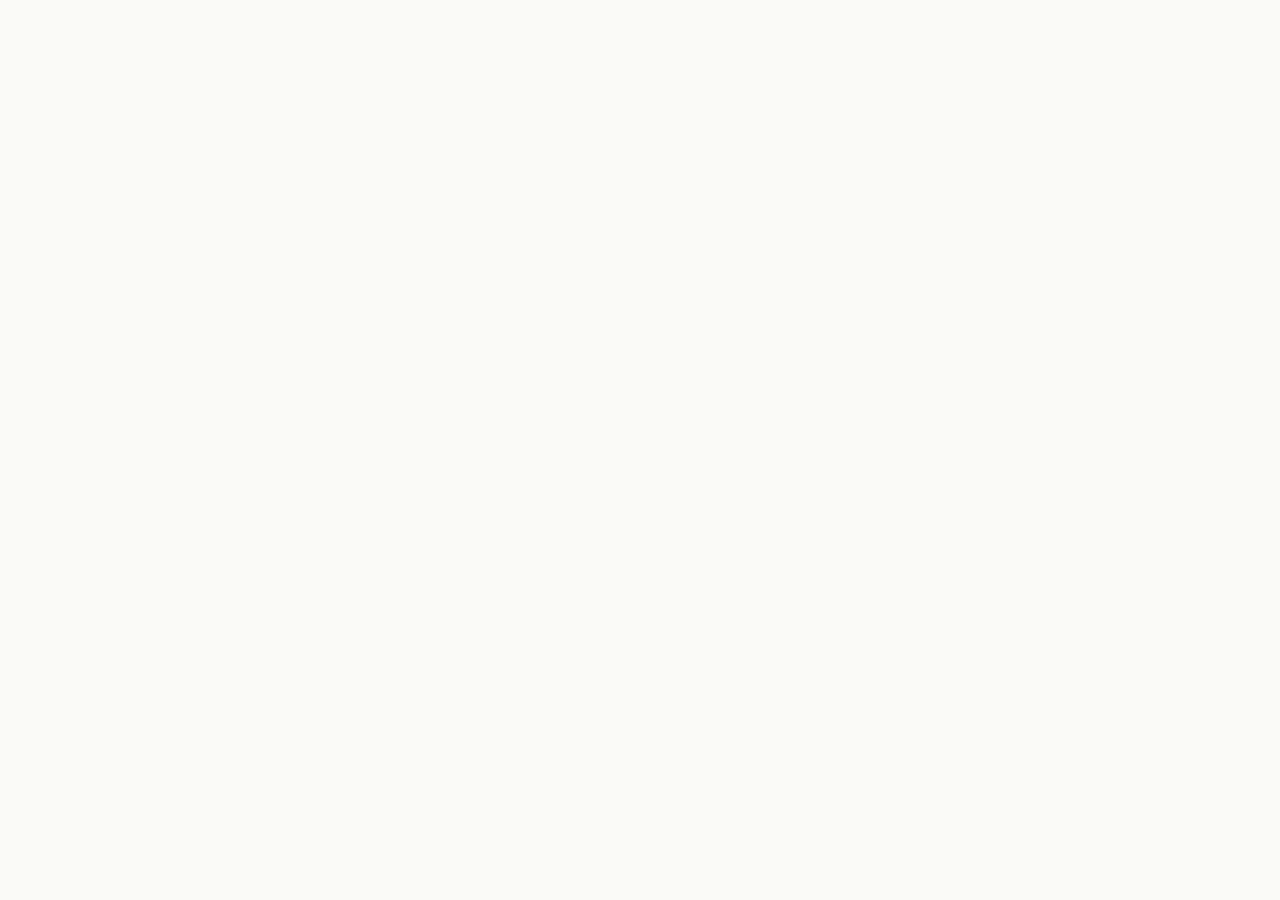
==== mobile-demo/index.html @ c8f4b92c "fix: use relative base path" ====
<!doctype html>
<html lang="zh-CN">
  <head>
    <meta charset="UTF-8" />
    <meta name="viewport" content="width=device-width, initial-scale=1.0, viewport-fit=cover" />
    <title>米途 MeToo</title>
    <link href="https://fonts.googleapis.com/css2?family=Plus+Jakarta+Sans:wght@400;500;600;700;800&family=Be+Vietnam+Pro:wght@400;500;600&display=swap" rel="stylesheet" />
    <link href="https://fonts.googleapis.com/css2?family=Material+Symbols+Outlined:wght,FILL@100..700,0..1&display=block" rel="stylesheet" />
    <script type="module" crossorigin src="./assets/index-_Lj0fQd1.js"></script>
    <link rel="stylesheet" crossorigin href="./assets/index-DJV2YYNh.css">
  </head>
  <body>
    <div id="root"></div>
  </body>
</html>
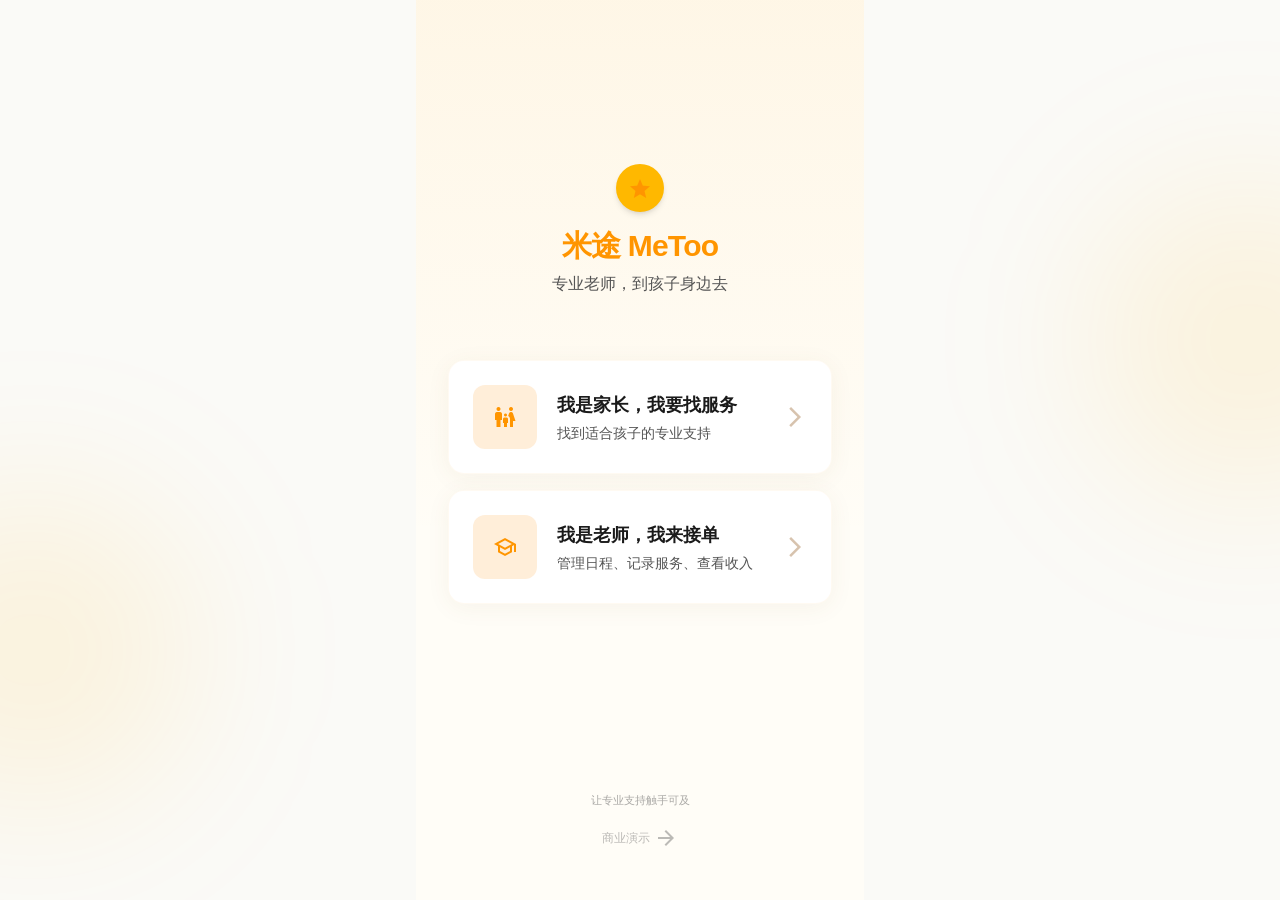
==== commit 8ddc1004: "修复 mobile-admin 路径" ====
--- a/mobile-demo/index.html
+++ b/mobile-demo/index.html
@@ -6,7 +6,7 @@
     <title>米途 MeToo</title>
     <link href="https://fonts.googleapis.com/css2?family=Plus+Jakarta+Sans:wght@400;500;600;700;800&family=Be+Vietnam+Pro:wght@400;500;600&display=swap" rel="stylesheet" />
     <link href="https://fonts.googleapis.com/css2?family=Material+Symbols+Outlined:wght,FILL@100..700,0..1&display=block" rel="stylesheet" />
-    <script type="module" crossorigin src="./assets/index-_Lj0fQd1.js"></script>
+    <script type="module" crossorigin src="./assets/index-Cf2l31sB.js"></script>
     <link rel="stylesheet" crossorigin href="./assets/index-DJV2YYNh.css">
   </head>
   <body>
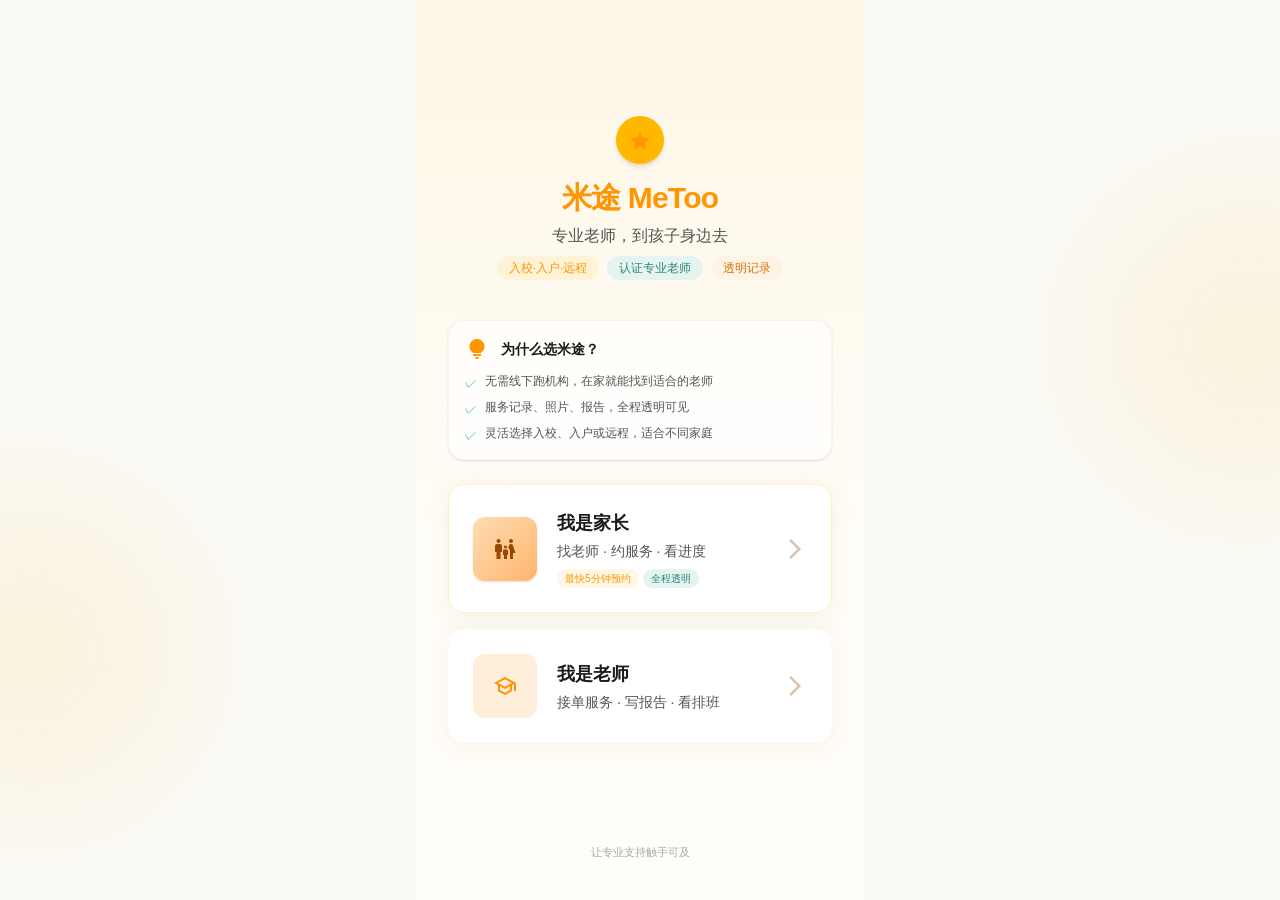
==== commit 911ff633: "deploy: 2026-04-27 11:02:56" ====
--- a/mobile-demo/index.html
+++ b/mobile-demo/index.html
@@ -6,8 +6,8 @@
     <title>米途 MeToo</title>
     <link href="https://fonts.googleapis.com/css2?family=Plus+Jakarta+Sans:wght@400;500;600;700;800&family=Be+Vietnam+Pro:wght@400;500;600&display=swap" rel="stylesheet" />
     <link href="https://fonts.googleapis.com/css2?family=Material+Symbols+Outlined:wght,FILL@100..700,0..1&display=block" rel="stylesheet" />
-    <script type="module" crossorigin src="./assets/index-Cf2l31sB.js"></script>
-    <link rel="stylesheet" crossorigin href="./assets/index-DJV2YYNh.css">
+    <script type="module" crossorigin src="./assets/index-Bd3Xy3xM.js"></script>
+    <link rel="stylesheet" crossorigin href="./assets/index-CpTFlTxd.css">
   </head>
   <body>
     <div id="root"></div>
